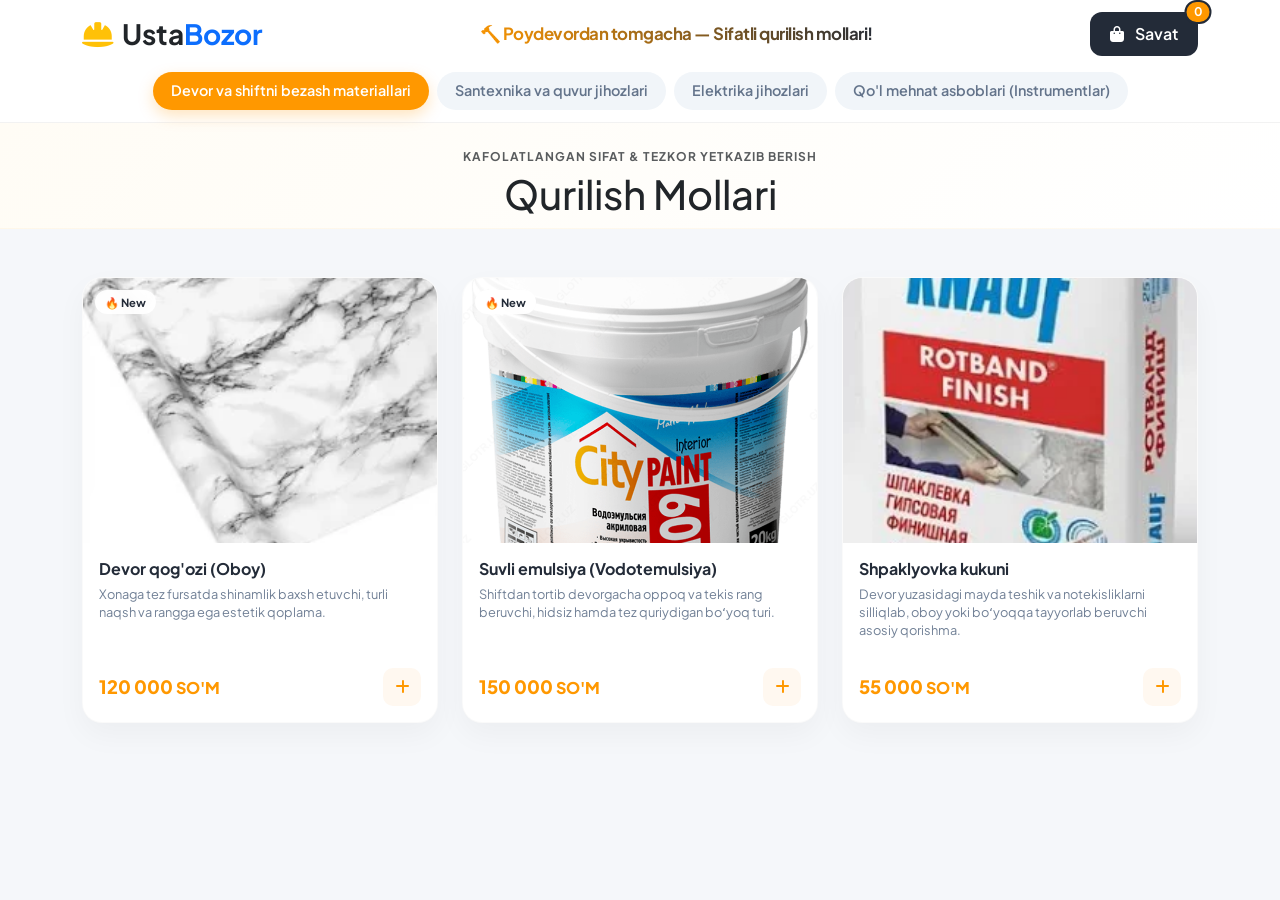
==== index.html @ 0517d286 "sayt tayyor" ====
<!DOCTYPE html>
<html lang="uz">
<head>
    <meta charset="UTF-8">
    <meta name="viewport" content="width=device-width, initial-scale=1.0">
    <title>UstaBozor — Qurilish Materiallari Markazi</title>
    <link href="https://cdn.jsdelivr.net/npm/bootstrap@5.3.2/dist/css/bootstrap.min.css" rel="stylesheet">
    <link rel="preconnect" href="https://fonts.googleapis.com">
    <link rel="preconnect" href="https://fonts.gstatic.com" crossorigin>
    <link href="https://fonts.googleapis.com/css2?family=Plus+Jakarta+Sans:wght@300;400;500;600;700;800&display=swap" rel="stylesheet">
    <link rel="stylesheet" href="https://cdnjs.cloudflare.com/ajax/libs/font-awesome/6.4.2/css/all.min.css">
    <link rel="stylesheet" href="style.css">
</head>
<body>

    <nav class="navbar navbar-expand-lg sticky-top">
        <div class="container d-flex flex-column align-items-stretch">
            
            <div class="d-flex justify-content-between align-items-center w-100">
                <a class="navbar-brand m-0" href="#">
                    <h3 class="fw-bold m-0 text-dark"><i class="fa-solid fa-helmet-safety text-warning me-2"></i>Usta<span class="text-primary">Bozor</span></h3>
                </a>

                <div class="welcome-text d-none d-md-block text-center">
                    🔨 Poydevordan tomgacha — Sifatli qurilish mollari!
                </div>

                <button class="btn btn-cart position-relative" data-bs-toggle="modal" data-bs-target="#cartModal">
                    <i class="fa-solid fa-bag-shopping me-2"></i>
                    <span class="d-none d-sm-inline">Savat</span>
                    <span id="cart-counter" class="position-absolute top-0 start-100 translate-middle badge rounded-pill cart-badge">0</span>
                </button>
            </div>

            <div class="welcome-text text-center d-block d-md-none mt-2 small">
                🔨 Sifatli qurilish mollari!
            </div>

            <div class="nav-tabs-custom mt-3">
                <button class="nav-link active" onclick="switchCategory('material', this)">Devor va shiftni bezash materiallari</button>
                <button class="nav-link" onclick="switchCategory('elektr', this)">Santexnika va quvur jihozlari</button>
                <button class="nav-link" onclick="switchCategory('santexnika', this)">Elektrika jihozlari</button>
                <button class="nav-link" onclick="switchCategory('asboblar', this)">Qo'l mehnat asboblari (Instrumentlar)</button>
            </div>

        </div>
    </nav>

    <header class="hero-section text-center">
        <div class="container">
            <p class="text-muted mb-1 text-uppercase fw-bold" style="font-size:0.75rem; letter-spacing: 1px;">Kafolatlangan Sifat & Tezkor Yetkazib Berish</p>
            <h1 class="fw-extrabold text-dark mb-0" id="current-category-heading">Qurilish Mollari</h1>
        </div>
    </header>

    <main class="container my-5">
        
        <div id="pane-material" class="category-pane active-pane">
            <div class="row g-4">
                <div class="col-6 col-md-4">
                    <div class="food-card">
                        <div class="img-container">
                            <span class="card-tag">🔥 New</span>
                            <img src="oboy.webp" class="food-img" alt="Oboy">
                        </div>
                        <div class="food-info">
                            <div>
                                <h3 class="food-title">Devor qog'ozi (Oboy)</h3>
                                <p class="food-desc">Xonaga tez fursatda shinamlik baxsh etuvchi, turli naqsh va rangga ega estetik qoplama.</p>
                            </div>
                            <div class="d-flex justify-content-between align-items-center mt-3">
                                <span class="price-tag">120 000 <small>SO'M</small></span>
                                <button class="btn-add-cart" onclick="cartManager.add(101, `Devor qog'ozi (Oboy)`, 120000)">
                                    <i class="fa-solid fa-plus"></i>
                                </button>
                            </div>
                        </div>
                    </div>
                </div>
                <div class="col-6 col-md-4">
                    <div class="food-card">
                        <div class="img-container">
                            <span class="card-tag">🔥 New</span>
                            <img src="suvli emulsiya.png" class="food-img" alt="Suvli emulsiya">
                        </div>
                        <div class="food-info">
                            <div>
                                <h3 class="food-title">Suvli emulsiya (Vodotemulsiya)</h3>
                                <p class="food-desc">Shiftdan tortib devorgacha oppoq va tekis rang beruvchi, hidsiz hamda tez quriydigan boʻyoq turi.</p>
                            </div>
                            <div class="d-flex justify-content-between align-items-center mt-3">
                                <span class="price-tag">150 000 <small>SO'M</small></span>
                                <button class="btn-add-cart" onclick="cartManager.add(102, 'Suvli emulsiya (Vodotemulsiya)', 150000)">
                                    <i class="fa-solid fa-plus"></i>
                                </button>
                            </div>
                        </div>
                    </div>
                </div>
                <div class="col-6 col-md-4">
                    <div class="food-card">
                        <div class="img-container">
                            <img src="Shpaklyovka kukuni.webp" class="food-img" alt="Shpaklyovka kukuni">
                        </div>
                        <div class="food-info">
                            <div>
                                <h3 class="food-title">Shpaklyovka kukuni</h3>
                                <p class="food-desc">Devor yuzasidagi mayda teshik va notekisliklarni silliqlab, oboy yoki boʻyoqqa tayyorlab beruvchi asosiy qorishma.</p>
                            </div>
                            <div class="d-flex justify-content-between align-items-center mt-3">
                                <span class="price-tag">55 000 <small>SO'M</small></span>
                                <button class="btn-add-cart" onclick="cartManager.add(103, 'Shpaklyovka kukuni', 55000)">
                                    <i class="fa-solid fa-plus"></i>
                                </button>
                            </div>
                        </div>
                    </div>
                </div>
            </div>
        </div>

        <div id="pane-elektr" class="category-pane">
            <div class="row g-4">
                <div class="col-6 col-md-4">
                    <div class="food-card">
                        <div class="img-container">
                            <img src="Suv jo'mragi (Smesitel).webp" class="food-img" alt="Smesitel">
                        </div>
                        <div class="food-info">
                            <div>
                                <h3 class="food-title">Suv joʻmragi (Smesitel)</h3>
                                <p class="food-desc">Issiq va sovuq suv bosimini aralashtirib, oshxona yoki hammomda qulay foydalanishni taʼminlaydigan moslama.</p>
                            </div>
                            <div class="d-flex justify-content-between align-items-center mt-3">
                                <span class="price-tag">280 000 <small>SO'M</small></span>
                                <button class="btn-add-cart" onclick="cartManager.add(201, 'Suv joʻmragi (Smesitel)', 280000)">
                                    <i class="fa-solid fa-plus"></i>
                                </button>
                            </div>
                        </div>
                    </div>
                </div>
                <div class="col-6 col-md-4">
                    <div class="food-card">
                        <div class="img-container">
                            <img src="plastik suv quvuri.jpg" class="food-img" alt="Plastik suv quvuri">
                        </div>
                        <div class="food-info">
                            <div>
                                <h3 class="food-title">Plastik suv quvuri</h3>
                                <p class="food-desc">Chirishga va zangga chidamli, ichimlik suvi hamda isitish tizimini xavfsiz tashib beruvchi elastik quvur.</p>
                            </div>
                            <div class="d-flex justify-content-between align-items-center mt-3">
                                <span class="price-tag">12 000 <small>SO'M</small></span>
                                <button class="btn-add-cart" onclick="cartManager.add(202, 'Plastik suv quvuri', 12000)">
                                    <i class="fa-solid fa-plus"></i>
                                </button>
                            </div>
                        </div>
                    </div>
                </div>
                <div class="col-6 col-md-4">
                    <div class="food-card">
                        <div class="img-container">
                            <img src="sifon rakvina uchun.jpg" class="food-img" alt="Sifon">
                        </div>
                        <div class="food-info">
                            <div>
                                <h3 class="food-title">Sifon (Rakovina uchun)</h3>
                                <p class="food-desc">Chanoq ostidagi chiqindi suvni oʻtkazib, kanalizatsiyadan keladigan badboʻy hidlarni uy ichiga kiritmaydigan gidrozatvor.</p>
                            </div>
                            <div class="d-flex justify-content-between align-items-center mt-3">
                                <span class="price-tag">35 000 <small>SO'M</small></span>
                                <button class="btn-add-cart" onclick="cartManager.add(203, 'Sifon (Rakovina uchun)', 35000)">
                                    <i class="fa-solid fa-plus"></i>
                                </button>
                            </div>
                        </div>
                    </div>
                </div>
            </div>
        </div>

        <div id="pane-santexnika" class="category-pane">
            <div class="row g-4">
                <div class="col-6 col-md-4">
                    <div class="food-card">
                        <div class="img-container">
                            <span class="card-tag">🔥 New</span>
                            <img src="mis sim.jpg" class="food-img" alt="Mis sim">
                        </div>
                        <div class="food-info">
                            <div>
                                <h3 class="food-title">Elektr simlari (Mis sim)</h3>
                                <p class="food-desc">Tok oʻtkazuvchanligi yuqori va yuklamalarga chidamli, uydagi barcha jihozlarni elektr bilan taʼminlovchi asosiy kabel.</p>
                            </div>
                            <div class="d-flex justify-content-between align-items-center mt-3">
                                <span class="price-tag">6 000 <small>SO'M</small></span>
                                <button class="btn-add-cart" onclick="cartManager.add(301, 'Elektr simlari (Mis sim)', 6000)">
                                    <i class="fa-solid fa-plus"></i>
                                </button>
                            </div>
                        </div>
                    </div>
                </div>
                <div class="col-6 col-md-4">
                    <div class="food-card">
                        <div class="img-container">
                            <img src="rozetka.webp" class="food-img" alt="Rozetka">
                        </div>
                        <div class="food-info">
                            <div>
                                <h3 class="food-title">Rozetka</h3>
                                <p class="food-desc">Maishiy texnikalar va zaryadlovchi qurilmalarni elektr tarmogʻiga xavfsiz ulash nuqtasi.</p>
                            </div>
                            <div class="d-flex justify-content-between align-items-center mt-3">
                                <span class="price-tag">22 000 <small>SO'M</small></span>
                                <button class="btn-add-cart" onclick="cartManager.add(302, 'Rozetka', 22000)">
                                    <i class="fa-solid fa-plus"></i>
                                </button>
                            </div>
                        </div>
                    </div>
                </div>

                <div class="col-6 col-md-4">
                    <div class="food-card">
                        <div class="img-container">
                            <span class="card-tag">🔥 New</span>
                            <img src="Avtomat oʻchirgich.jpg" class="food-img" alt="Avtomat oʻchirgich">
                        </div>
                        <div class="food-info">
                            <div>
                                <h3 class="food-title">Avtomat oʻchirgich</h3>
                                <p class="food-desc">Tarmoqda qisqa tutashuv yoki ortiqcha yuklama boʻlganda tokni avtomatik uzib, uyni yongʻindan asrovchi qalqon.</p>
                            </div>
                            <div class="d-flex justify-content-between align-items-center mt-3">
                                <span class="price-tag">30 000 <small>SO'M</small></span>
                                <button class="btn-add-cart" onclick="cartManager.add(401, 'Avtomat oʻchirgich', 30000)">
                                    <i class="fa-solid fa-plus"></i>
                                </button>
                            </div>
                        </div>
                    </div>
                </div>
            </div>
        </div>

        <div id="pane-asboblar" class="category-pane">
            <div class="row g-4">
                <div class="col-6 col-md-4">
                    <div class="food-card">
                        <div class="img-container">
                            <img src="Shpatel (Molga).webp" class="food-img" alt="Shpatel">
                        </div>
                        <div class="food-info">
                            <div>
                                <h3 class="food-title">Shpatel (Molga)</h3>
                                <p class="food-desc">Tarmoqda qisqa tutashuv yoki ortiqcha yuklama boʻlganda tokni avtomatik uzib, uyni yongʻindan asrovchi qalqon.</p>
                            </div>
                            <div class="d-flex justify-content-between align-items-center mt-3">
                                <span class="price-tag">25 000 <small>SO'M</small></span>
                                <button class="btn-add-cart" onclick="cartManager.add(401, 'Shpatel (Molga)', 25000)">
                                    <i class="fa-solid fa-plus"></i>
                                </button>
                            </div>
                        </div>
                    </div>
                </div>
                <div class="col-6 col-md-4">
                    <div class="food-card">
                        <div class="img-container">
                            <img src="Boʻyoq surtadigan gʻaltak (Valik).webp" class="food-img" alt="Valik">
                        </div>
                        <div class="food-info">
                            <div>
                                <h3 class="food-title">Boʻyoq surtadigan gʻaltak (Valik)</h3>
                                <p class="food-desc">Katta maydonli devor va shiftlarga emulsiya yoki laklarni tez va bir tekisda yoyish uchun eng qulay vosita.</p>
                            </div>
                            <div class="d-flex justify-content-between align-items-center mt-3">
                                <span class="price-tag">30 000 <small>SO'M</small></span>
                                <button class="btn-add-cart" onclick="cartManager.add(402, 'Boʻyoq surtadigan gʻaltak (Valik)', 30000)">
                                    <i class="fa-solid fa-plus"></i>
                                </button>
                            </div>
                        </div>
                    </div>
                </div>
                <div class="col-6 col-md-4">
                    <div class="food-card">
                        <div class="img-container">
                            <span class="card-tag">🔥 New</span>
                            <img src="Qo'l arrasi (Temir yoki yog'och uchun).jpg" class="food-img" alt="Qo'l arrasi">
                        </div>
                        <div class="food-info">
                            <div>
                                <h3 class="food-title">Qo'l arrasi</h3>
                                <p class="food-desc">Remont jarayonida yogʻoch, plastik yoki yupqa metall profillarni aniq oʻlchamda kesib olish uchun oʻtkir tishli asbob.</p>
                            </div>
                            <div class="d-flex justify-content-between align-items-center mt-3">
                                <span class="price-tag">55 000 <small>SO'M</small></span>
                                <button class="btn-add-cart" onclick="cartManager.add(402, `Qo'l arrasi`, 55000)">
                                    <i class="fa-solid fa-plus"></i>
                                </button>
                            </div>
                        </div>
                    </div>
                </div>
            </div>
        </div>

    </main>

    <div class="modal fade" id="cartModal" tabindex="-1" aria-hidden="true">
        <div class="modal-dialog modal-dialog-centered modal-md">
            <div class="modal-content">
                <div class="modal-header d-flex align-items-center justify-content-between">
                    <h5 class="modal-title fw-bold text-dark"><i class="fa-solid fa-cart-shopping text-warning me-2"></i>Sizning savatchangiz</h5>
                    <button type="button" class="btn-close" data-bs-shadow="none" data-bs-dismiss="modal" aria-label="Yopish"></button>
                </div>
                <div class="modal-body px-4" style="max-height: 400px; overflow-y: auto;">
                    <div id="cart-items-wrapper"></div>
                    
                    <div class="d-flex justify-content-between align-items-center mt-4 pt-3 border-top">
                        <span class="text-muted fw-semibold">Jami summa:</span>
                        <span class="fs-4 fw-black text-primary" id="cart-total-sum">0 so'm</span>
                    </div>
                </div>
                <div class="modal-footer">
                    <button type="button" class="btn btn-light rounded-3 px-4 py-2 fw-semibold text-secondary" data-bs-dismiss="modal">Yopish</button>
                    <button type="button" class="btn btn-cart px-4 py-2" id="btn-go-checkout" onclick="checkoutFlow.openOrderModal()" disabled>
                        Rasmiylashtirish <i class="fa-solid fa-arrow-right ms-2"></i>
                    </button>
                </div>
            </div>
        </div>
    </div>

    <div class="modal fade" id="orderModal" tabindex="-1" aria-hidden="true">
        <div class="modal-dialog modal-dialog-centered">
            <div class="modal-content">
                <div class="modal-header">
                    <h5 class="modal-title fw-bold text-dark"><i class="fa-solid fa-truck-fast text-primary me-2"></i>Buyurtmani rasmiylashtirish</h5>
                    <button type="button" class="btn-close" data-bs-dismiss="modal" aria-label="Yopish"></button>
                </div>
                <form id="mainOrderForm" onsubmit="checkoutFlow.submitOrder(event)">
                    <div class="modal-body px-4">
                        
                        <div class="mb-3">
                            <label for="input-fullname" class="form-label fw-semibold text-secondary small">Ism va Familiya</label>
                            <div class="input-group">
                                <span class="input-group-text bg-light text-muted"><i class="fa-regular fa-user"></i></span>
                                <input type="text" class="form-control" id="input-fullname" placeholder="Masalan: Ahrorbek" required>
                            </div>
                        </div>

                        <div class="mb-3">
                            <label for="input-phone" class="form-label fw-semibold text-secondary small">Telefon raqam</label>
                            <div class="input-group">
                                <span class="input-group-text bg-light text-muted"><i class="fa-solid fa-phone"></i></span>
                                <input type="tel" class="form-control" id="input-phone" placeholder="+998 (99) 123-4567" required>
                            </div>
                        </div>

                        <div class="mb-4">
                            <label class="form-label fw-semibold text-secondary small">Yetkazib berish manzili (GPS)</label>
                            <input type="hidden" id="input-location">
                            <div class="d-grid">
                                <button type="button" class="btn btn-outline-primary py-3" id="btn-get-location" onclick="checkoutFlow.getLocation()">
                                    <i class="fa-solid fa-crosshairs me-2"></i>GPS orqali lokatsiya olish
                                </button>
                            </div>
                            <div id="location-status" class="mt-2 small"></div>
                        </div>

                        <div class="mb-4">
                            <label class="form-label fw-bold text-dark small d-block mb-3">To'lov uslubi:</label>
                            
                            <div class="row g-3">
                                <div class="col-6">
                                    <label class="w-100 position-relative">
                                        <input class="form-check-input position-absolute d-none" type="radio" name="paymentMethod" id="pay-online" value="online" checked onchange="checkoutFlow.togglePaymentSection()">
                                        <div class="payment-card-option text-center">
                                            <i class="fa-solid fa-credit-card fs-4 text-primary mb-2 d-block"></i>
                                            <span class="fw-semibold small d-block">Karta orqali (Click/Payme)</span>
                                        </div>
                                    </label>
                                </div>
                                <div class="col-6">
                                    <label class="w-100 position-relative">
                                        <input class="form-check-input position-absolute d-none" type="radio" name="paymentMethod" id="pay-delivery" value="delivery" onchange="checkoutFlow.togglePaymentSection()">
                                        <div class="payment-card-option text-center">
                                            <i class="fa-solid fa-hand-holding-dollar fs-4 text-secondary mb-2 d-block"></i>
                                            <span class="fw-semibold small d-block">Yetkazilganda (Naqd)</span>
                                        </div>
                                    </label>
                                </div>
                            </div>
                        </div>

                        <div id="receipt-upload-box" class="p-3 rounded-4 bg-light border border-dashed mb-3">
                            <div class="d-flex align-items-center mb-2">
                                <i class="fa-solid fa-wallet text-warning me-2 fs-5"></i>
                                <span class="fw-bold small text-dark">Do'kon plastik kartasi:</span>
                            </div>
                            <p class="mb-3 text-muted font-monospace small bg-white p-2 rounded text-center border fw-bold">9860 1201 5432 9988</p>
                            
                            <label for="file-receipt" class="form-label fw-semibold text-secondary small mb-1">To'lov chekini yuklang (.jpg, .png)</label>
                            <input class="form-control form-control-sm" type="file" id="file-receipt">
                        </div>

                    </div>
                    <div class="modal-footer">
                        <button type="button" class="btn btn-light rounded-3 px-4 py-2 text-secondary fw-semibold" data-bs-dismiss="modal">Bekor qilish</button>
                        <button type="submit" class="btn btn-success rounded-3 px-4 py-2 fw-bold text-white"><i class="fa-solid fa-check-double me-2"></i>Tasdiqlash</button>
                    </div>
                </form>
            </div>
        </div>
    </div>

    <script src="https://cdn.jsdelivr.net/npm/bootstrap@5.3.2/dist/js/bootstrap.bundle.min.js"></script>
    <script src="app.js"></script>
</body>
</html>
---- style.css ----
:root {
    --primary: #ff9800; /* Qurilish va remont sohasi uchun to'q sariq */
    --primary-hover: #e68900;
    --secondary: #232b38; /* Sanoat uslubidagi to'q uglerod rang */
    --accent: #ffb627;
    --bg-body: #f5f7fa;
    --card-shadow: 0 12px 30px rgba(0, 0, 0, 0.04);
    --card-hover-shadow: 0 20px 40px rgba(255, 152, 0, 0.15);
}

body {
    font-family: 'Plus Jakarta Sans', sans-serif;
    background-color: var(--bg-body);
    color: #2d3748;
    overflow-x: hidden;
}

.navbar {
    background: rgba(255, 255, 255, 0.95);
    backdrop-filter: blur(15px);
    border-bottom: 1px solid rgba(0, 0, 0, 0.05);
    padding: 12px 0;
}

.welcome-text {
    font-size: 1.05rem;
    font-weight: 700;
    background: linear-gradient(45deg, var(--primary), var(--secondary));
    -webkit-background-clip: text;
    -webkit-text-fill-color: transparent;
    letter-spacing: -0.5px;
}

.nav-tabs-custom {
    display: flex;
    justify-content: center;
    gap: 8px;
    width: 100%;
}

.nav-tabs-custom .nav-link {
    border: none;
    background: #f1f5f9;
    color: #64748b;
    padding: 8px 18px;
    border-radius: 30px;
    font-weight: 600;
    font-size: 0.9rem;
    transition: all 0.3s ease;
}

.nav-tabs-custom .nav-link:hover {
    background: #e2e8f0;
    color: var(--secondary);
}

.nav-tabs-custom .nav-link.active {
    background: var(--primary);
    color: white !important;
    box-shadow: 0 6px 15px rgba(255, 152, 0, 0.25);
}

.btn-cart {
    background: var(--secondary);
    color: white;
    border: none;
    padding: 10px 20px;
    border-radius: 12px;
    font-weight: 600;
    transition: all 0.3s ease;
}

.btn-cart:hover {
    background: #1f303a;
    color: white;
}

.cart-badge {
    background: var(--primary);
    border: 2px solid var(--secondary);
    font-size: 0.75rem;
    padding: 4px 7px;
}

/* Sarlavha qismi */
.hero-section {
    background: linear-gradient(135deg, #fffcf5 0%, #fff 100%);
    padding: 25px 0 10px 0;
    border-bottom: 1px solid rgba(255, 152, 0, 0.05);
}

.food-card {
    background: white;
    border: 1px solid rgba(0, 0, 0, 0.02);
    border-radius: 20px;
    overflow: hidden;
    box-shadow: var(--card-shadow);
    transition: all 0.4s cubic-bezier(0.16, 1, 0.3, 1);
    height: 100%;
    display: flex;
    flex-direction: column;
}

.food-card:hover {
    transform: translateY(-8px);
    box-shadow: var(--card-hover-shadow);
}

.bb{
    ma  rgin-top:100px;

}
.img-container {
    position: relative;
    overflow: hidden;
    padding-top: 75%;
    background-color: #f1f5f9;
}

.food-img {
    position: absolute;
    top: 0;
    left: 0;
    width: 100%;
    height: 100%;
    object-fit: cover;
    transition: transform 0.5s ease;
}

.food-card:hover .food-img {
    transform: scale(1.06);
}

.card-tag {
    position: absolute;
    top: 12px;
    left: 12px;
    background: rgba(255, 255, 255, 0.92);
    backdrop-filter: blur(5px);
    padding: 4px 10px;
    border-radius: 20px;
    font-size: 0.7rem;
    font-weight: 700;
    color: var(--secondary);
    z-index: 2;
}

.food-info {
    padding: 16px;
    display: flex;
    flex-direction: column;
    flex-grow: 1;
    justify-content: space-between;
}

.food-title {
    font-size: 1rem;
    font-weight: 700;
    color: var(--secondary);
    margin-bottom: 6px;
    line-height: 1.3;
}

.food-desc {
    font-size: 0.8rem;
    color: #718096;
    margin-bottom: 12px;
    line-height: 1.4;
}

.price-tag {
    font-size: 1.15rem;
    font-weight: 800;
    color: var(--primary);
}

.btn-add-cart {
    background: #fff8f0;
    color: var(--primary);
    border: none;
    width: 38px;
    height: 38px;
    border-radius: 10px;
    display: flex;
    align-items: center;
    justify-content: center;
    font-size: 1rem;
    transition: all 0.2s ease;
}

.btn-add-cart:hover {
    background: var(--primary);
    color: white;
}

/* Savatcha elementlari */
.cart-item-row {
    display: flex;
    align-items: center;
    justify-content: space-between;
    background: #f8fafc;
    padding: 14px;
    border-radius: 14px;
    margin-bottom: 10px;
}

.qty-controls {
    display: flex;
    align-items: center;
    background: white;
    border: 1px solid #e2e8f0;
    border-radius: 8px;
    padding: 3px;
}

.btn-qty {
    width: 26px;
    height: 26px;
    border-radius: 6px;
    border: none;
    background: #f1f5f9;
    color: var(--secondary);
    font-weight: 700;
}

.btn-qty:hover {
    background: var(--primary);
    color: white;
}

.qty-value {
    min-width: 25px;
    text-align: center;
    font-weight: 700;
    font-size: 0.9rem;
}

.form-control {
    border-radius: 10px;
    padding: 10px 14px;
}

.payment-card-option {
    border: 2px solid #e2e8f0;
    border-radius: 14px;
    padding: 14px;
    cursor: pointer;
}

input[type="radio"]:checked + .payment-card-option {
    border-color: var(--primary);
    background-color: #fffbf5;
}

.category-pane { display: none; }
.category-pane.active-pane { display: block; animation: fadeIn 0.3s ease-in-out; }

@keyframes fadeIn {
    from { opacity: 0; transform: translateY(6px); }
    to { opacity: 1; transform: translateY(0); }
}

/* TELEFON VA PLANSHEТLARGA MOSLASHTIRISH (RESPONSIVE) */
@media (max-width: 768px) {
    .nav-tabs-custom {
        justify-content: flex-start;
        flex-wrap: nowrap;
        overflow-x: auto; /* Yonga chiroyli suriladi */
        padding-bottom: 8px;
        -webkit-overflow-scrolling: touch;
    }
    .nav-tabs-custom .nav-link {
        white-space: nowrap;
        flex-shrink: 0;
        font-size: 0.85rem;
        padding: 6px 14px;
    }
    .food-info { padding: 12px; }
    .food-title { font-size: 0.9rem; }
    .food-desc { font-size: 0.75rem; display: -webkit-box; -webkit-line-clamp: 3; -webkit-box-orient: vertical; overflow: hidden; }
    .price-tag { font-size: 1rem; }
    .btn-add-cart { width: 34px; height: 34px; }
}

@media (max-width: 480px) {
    #cartModal .modal-dialog, #orderModal .modal-dialog {
        margin: 0;
        max-width: 100%;
        position: fixed;
        bottom: 0;
        width: 100%;
    }
    .modal-content {
        border-radius: 20px 20px 0 0 !important; /* Mobil telefonlar uchun pastki panel effekti */
    }
}
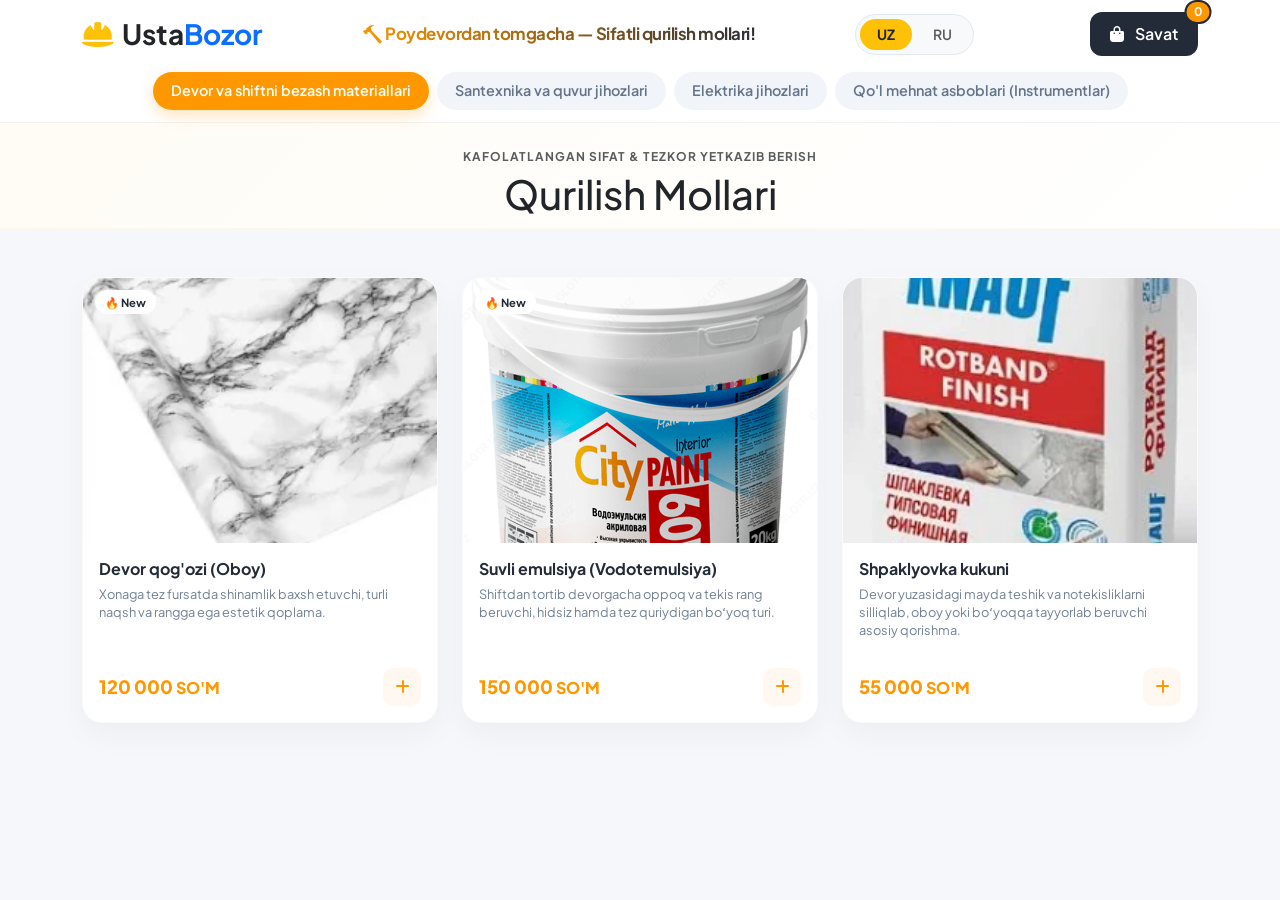
==== commit 16adfdb3: "rasmlarga modal oyna qo'shildi" ====
--- a/index.html
+++ b/index.html
@@ -9,7 +9,7 @@
     <link rel="preconnect" href="https://fonts.gstatic.com" crossorigin>
     <link href="https://fonts.googleapis.com/css2?family=Plus+Jakarta+Sans:wght@300;400;500;600;700;800&display=swap" rel="stylesheet">
     <link rel="stylesheet" href="https://cdnjs.cloudflare.com/ajax/libs/font-awesome/6.4.2/css/all.min.css">
-    <link rel="stylesheet" href="style.css">
+    <link rel="stylesheet" href="css/style.css">
 </head>
 <body>
 
@@ -24,7 +24,10 @@
                 <div class="welcome-text d-none d-md-block text-center">
                     🔨 Poydevordan tomgacha — Sifatli qurilish mollari!
                 </div>
-
+                <div class="me-3 bg-light rounded-pill p-1 d-flex gap-1" style="border: 1px solid #e2e8f0;">
+                    <a href="index.html" class="btn btn-sm rounded-pill fw-bold bg-warning text-dark px-3">UZ</a>
+                    <a href="ru/index.html" class="btn btn-sm rounded-pill fw-semibold text-muted px-3">RU</a>
+                </div>
                 <button class="btn btn-cart position-relative" data-bs-toggle="modal" data-bs-target="#cartModal">
                     <i class="fa-solid fa-bag-shopping me-2"></i>
                     <span class="d-none d-sm-inline">Savat</span>
@@ -38,8 +41,8 @@
 
             <div class="nav-tabs-custom mt-3">
                 <button class="nav-link active" onclick="switchCategory('material', this)">Devor va shiftni bezash materiallari</button>
-                <button class="nav-link" onclick="switchCategory('elektr', this)">Santexnika va quvur jihozlari</button>
-                <button class="nav-link" onclick="switchCategory('santexnika', this)">Elektrika jihozlari</button>
+                <button class="nav-link" onclick="switchCategory('santexnika', this)">Santexnika va quvur jihozlari</button>
+                <button class="nav-link" onclick="switchCategory('elektr', this)">Elektrika jihozlari</button>
                 <button class="nav-link" onclick="switchCategory('asboblar', this)">Qo'l mehnat asboblari (Instrumentlar)</button>
             </div>
 
@@ -59,9 +62,9 @@
             <div class="row g-4">
                 <div class="col-6 col-md-4">
                     <div class="food-card">
-                        <div class="img-container">
+                        <div class="img-container" onclick="productViewer.open(this)" style="cursor:pointer" data-imgs='["",""]' >
                             <span class="card-tag">🔥 New</span>
-                            <img src="oboy.webp" class="food-img" alt="Oboy">
+                            <img src="images/oboy.webp" class="food-img" alt="Oboy">
                         </div>
                         <div class="food-info">
                             <div>
@@ -79,9 +82,9 @@
                 </div>
                 <div class="col-6 col-md-4">
                     <div class="food-card">
-                        <div class="img-container">
+                        <div class="img-container" onclick="productViewer.open(this)" style="cursor:pointer" data-imgs='["",""]' >
                             <span class="card-tag">🔥 New</span>
-                            <img src="suvli emulsiya.png" class="food-img" alt="Suvli emulsiya">
+                            <img src="images/suvli emulsiya.png" class="food-img" alt="Suvli emulsiya">
                         </div>
                         <div class="food-info">
                             <div>
@@ -99,8 +102,8 @@
                 </div>
                 <div class="col-6 col-md-4">
                     <div class="food-card">
-                        <div class="img-container">
-                            <img src="Shpaklyovka kukuni.webp" class="food-img" alt="Shpaklyovka kukuni">
+                        <div class="img-container" onclick="productViewer.open(this)" style="cursor:pointer" data-imgs='["",""]' >
+                            <img src="images/Shpaklyovka kukuni.webp" class="food-img" alt="Shpaklyovka kukuni">
                         </div>
                         <div class="food-info">
                             <div>
@@ -123,8 +126,8 @@
             <div class="row g-4">
                 <div class="col-6 col-md-4">
                     <div class="food-card">
-                        <div class="img-container">
-                            <img src="Suv jo'mragi (Smesitel).webp" class="food-img" alt="Smesitel">
+                        <div class="img-container" onclick="productViewer.open(this)" style="cursor:pointer" data-imgs='["",""]' >
+                            <img src="images/Suv jo'mragi (Smesitel).webp" class="food-img" alt="Smesitel">
                         </div>
                         <div class="food-info">
                             <div>
@@ -142,8 +145,8 @@
                 </div>
                 <div class="col-6 col-md-4">
                     <div class="food-card">
-                        <div class="img-container">
-                            <img src="plastik suv quvuri.jpg" class="food-img" alt="Plastik suv quvuri">
+                        <div class="img-container" onclick="productViewer.open(this)" style="cursor:pointer" data-imgs='["",""]' >
+                            <img src="images/plastik suv quvuri.jpg" class="food-img" alt="Plastik suv quvuri">
                         </div>
                         <div class="food-info">
                             <div>
@@ -161,8 +164,8 @@
                 </div>
                 <div class="col-6 col-md-4">
                     <div class="food-card">
-                        <div class="img-container">
-                            <img src="sifon rakvina uchun.jpg" class="food-img" alt="Sifon">
+                        <div class="img-container" onclick="productViewer.open(this)" style="cursor:pointer" data-imgs='["",""]' >
+                            <img src="images/sifon rakvina uchun.jpg" class="food-img" alt="Sifon">
                         </div>
                         <div class="food-info">
                             <div>
@@ -185,9 +188,9 @@
             <div class="row g-4">
                 <div class="col-6 col-md-4">
                     <div class="food-card">
-                        <div class="img-container">
+                        <div class="img-container" onclick="productViewer.open(this)" style="cursor:pointer" data-imgs='["",""]' >
                             <span class="card-tag">🔥 New</span>
-                            <img src="mis sim.jpg" class="food-img" alt="Mis sim">
+                            <img src="images/mis sim.jpg" class="food-img" alt="Mis sim">
                         </div>
                         <div class="food-info">
                             <div>
@@ -205,8 +208,8 @@
                 </div>
                 <div class="col-6 col-md-4">
                     <div class="food-card">
-                        <div class="img-container">
-                            <img src="rozetka.webp" class="food-img" alt="Rozetka">
+                        <div class="img-container" onclick="productViewer.open(this)" style="cursor:pointer" data-imgs='["",""]' >
+                            <img src="images/rozetka.webp" class="food-img" alt="Rozetka">
                         </div>
                         <div class="food-info">
                             <div>
@@ -225,9 +228,9 @@
 
                 <div class="col-6 col-md-4">
                     <div class="food-card">
-                        <div class="img-container">
+                        <div class="img-container" onclick="productViewer.open(this)" style="cursor:pointer" data-imgs='["",""]' >
                             <span class="card-tag">🔥 New</span>
-                            <img src="Avtomat oʻchirgich.jpg" class="food-img" alt="Avtomat oʻchirgich">
+                            <img src="images/Avtomat oʻchirgich.jpg" class="food-img" alt="Avtomat oʻchirgich">
                         </div>
                         <div class="food-info">
                             <div>
@@ -250,13 +253,13 @@
             <div class="row g-4">
                 <div class="col-6 col-md-4">
                     <div class="food-card">
-                        <div class="img-container">
-                            <img src="Shpatel (Molga).webp" class="food-img" alt="Shpatel">
+                        <div class="img-container" onclick="productViewer.open(this)" style="cursor:pointer" data-imgs='["",""]' >
+                            <img src="images/Shpatel (Molga).webp" class="food-img" alt="Shpatel">
                         </div>
                         <div class="food-info">
                             <div>
                                 <h3 class="food-title">Shpatel (Molga)</h3>
-                                <p class="food-desc">Tarmoqda qisqa tutashuv yoki ortiqcha yuklama boʻlganda tokni avtomatik uzib, uyni yongʻindan asrovchi qalqon.</p>
+                                <p class="food-desc">Devor va shift yuzalariga qurilish qorishmalarini (shpaklyovka, gips) surtish, tekislash va silliqlash uchun moʻljallangan qulay qoʻl asbobi.</p>
                             </div>
                             <div class="d-flex justify-content-between align-items-center mt-3">
                                 <span class="price-tag">25 000 <small>SO'M</small></span>
@@ -269,8 +272,8 @@
                 </div>
                 <div class="col-6 col-md-4">
                     <div class="food-card">
-                        <div class="img-container">
-                            <img src="Boʻyoq surtadigan gʻaltak (Valik).webp" class="food-img" alt="Valik">
+                        <div class="img-container" onclick="productViewer.open(this)" style="cursor:pointer" data-imgs='["",""]' >
+                            <img src="images/Boʻyoq surtadigan gʻaltak (Valik).webp" class="food-img" alt="Valik">
                         </div>
                         <div class="food-info">
                             <div>
@@ -288,9 +291,9 @@
                 </div>
                 <div class="col-6 col-md-4">
                     <div class="food-card">
-                        <div class="img-container">
+                        <div class="img-container" onclick="productViewer.open(this)" style="cursor:pointer" data-imgs='["",""]' >
                             <span class="card-tag">🔥 New</span>
-                            <img src="Qo'l arrasi (Temir yoki yog'och uchun).jpg" class="food-img" alt="Qo'l arrasi">
+                            <img src="images/Qo'l arrasi (Temir yoki yog'och uchun).jpg" class="food-img" alt="Qo'l arrasi">
                         </div>
                         <div class="food-info">
                             <div>
@@ -326,6 +329,7 @@
                         <span class="fs-4 fw-black text-primary" id="cart-total-sum">0 so'm</span>
                     </div>
                 </div>
+                
                 <div class="modal-footer">
                     <button type="button" class="btn btn-light rounded-3 px-4 py-2 fw-semibold text-secondary" data-bs-dismiss="modal">Yopish</button>
                     <button type="button" class="btn btn-cart px-4 py-2" id="btn-go-checkout" onclick="checkoutFlow.openOrderModal()" disabled>
@@ -350,7 +354,7 @@
                             <label for="input-fullname" class="form-label fw-semibold text-secondary small">Ism va Familiya</label>
                             <div class="input-group">
                                 <span class="input-group-text bg-light text-muted"><i class="fa-regular fa-user"></i></span>
-                                <input type="text" class="form-control" id="input-fullname" placeholder="Masalan: Ahrorbek" required>
+                                <input type="text" class="form-control" id="input-fullname" placeholder="Masalan: Ahrorbek" oninput="checkoutFlow.filterName(event)" required>
                             </div>
                         </div>
 
@@ -358,7 +362,7 @@
                             <label for="input-phone" class="form-label fw-semibold text-secondary small">Telefon raqam</label>
                             <div class="input-group">
                                 <span class="input-group-text bg-light text-muted"><i class="fa-solid fa-phone"></i></span>
-                                <input type="tel" class="form-control" id="input-phone" placeholder="+998 (99) 123-4567" required>
+                                <input type="tel" class="form-control" id="input-phone" placeholder="+998 90 123 4567" oninput="checkoutFlow.formatPhone(event)" onfocus="checkoutFlow.formatPhone(event)" maxlength="17" inputmode="tel" required>
                             </div>
                         </div>
 
@@ -377,7 +381,7 @@
                             <label class="form-label fw-bold text-dark small d-block mb-3">To'lov uslubi:</label>
                             
                             <div class="row g-3">
-                                <div class="col-6">
+                                <div class="col-12">
                                     <label class="w-100 position-relative">
                                         <input class="form-check-input position-absolute d-none" type="radio" name="paymentMethod" id="pay-online" value="online" checked onchange="checkoutFlow.togglePaymentSection()">
                                         <div class="payment-card-option text-center">
@@ -386,15 +390,6 @@
                                         </div>
                                     </label>
                                 </div>
-                                <div class="col-6">
-                                    <label class="w-100 position-relative">
-                                        <input class="form-check-input position-absolute d-none" type="radio" name="paymentMethod" id="pay-delivery" value="delivery" onchange="checkoutFlow.togglePaymentSection()">
-                                        <div class="payment-card-option text-center">
-                                            <i class="fa-solid fa-hand-holding-dollar fs-4 text-secondary mb-2 d-block"></i>
-                                            <span class="fw-semibold small d-block">Yetkazilganda (Naqd)</span>
-                                        </div>
-                                    </label>
-                                </div>
                             </div>
                         </div>
 
@@ -420,6 +415,6 @@
     </div>
 
     <script src="https://cdn.jsdelivr.net/npm/bootstrap@5.3.2/dist/js/bootstrap.bundle.min.js"></script>
-    <script src="app.js"></script>
+    <script src="js/app.js"></script>
 </body>
 </html>
--- a/css/style.css
+++ b/css/style.css
@@ -0,0 +1,480 @@
+:root {
+    --primary: #ff9800; 
+    --primary-hover: #e68900;
+    --secondary: #232b38; 
+    --accent: #ffb627;
+    --bg-body: #f5f7fa;
+    --card-shadow: 0 12px 30px rgba(0, 0, 0, 0.04);
+    --card-hover-shadow: 0 20px 40px rgba(255, 152, 0, 0.15);
+}
+
+body {
+    font-family: 'Plus Jakarta Sans', sans-serif;
+    background-color: var(--bg-body);
+    color: #2d3748;
+    overflow-x: hidden;
+}
+
+.navbar {
+    background: rgba(255, 255, 255, 0.95);
+    backdrop-filter: blur(15px);
+    border-bottom: 1px solid rgba(0, 0, 0, 0.05);
+    padding: 12px 0;
+}
+
+.welcome-text {
+    font-size: 1.05rem;
+    font-weight: 700;
+    background: linear-gradient(45deg, var(--primary), var(--secondary));
+    -webkit-background-clip: text;
+    -webkit-text-fill-color: transparent;
+    letter-spacing: -0.5px;
+}
+
+.nav-tabs-custom {
+    display: flex;
+    justify-content: center;
+    gap: 8px;
+    width: 100%;
+}
+
+.nav-tabs-custom .nav-link {
+    border: none;
+    background: #f1f5f9;
+    color: #64748b;
+    padding: 8px 18px;
+    border-radius: 30px;
+    font-weight: 600;
+    font-size: 0.9rem;
+    transition: all 0.3s ease;
+}
+
+.nav-tabs-custom .nav-link:hover {
+    background: #e2e8f0;
+    color: var(--secondary);
+}
+
+.nav-tabs-custom .nav-link.active {
+    background: var(--primary);
+    color: white !important;
+    box-shadow: 0 6px 15px rgba(255, 152, 0, 0.25);
+}
+
+.btn-cart {
+    background: var(--secondary);
+    color: white;
+    border: none;
+    padding: 10px 20px;
+    border-radius: 12px;
+    font-weight: 600;
+    transition: all 0.3s ease;
+}
+
+.btn-cart:hover {
+    background: #1f303a;
+    color: white;
+}
+
+.cart-badge {
+    background: var(--primary);
+    border: 2px solid var(--secondary);
+    font-size: 0.75rem;
+    padding: 4px 7px;
+}
+
+/* Sarlavha qismi */
+.hero-section {
+    background: linear-gradient(135deg, #fffcf5 0%, #fff 100%);
+    padding: 25px 0 10px 0;
+    border-bottom: 1px solid rgba(255, 152, 0, 0.05);
+}
+
+.food-card {
+    background: white;
+    border: 1px solid rgba(0, 0, 0, 0.02);
+    border-radius: 20px;
+    overflow: hidden;
+    box-shadow: var(--card-shadow);
+    transition: all 0.4s cubic-bezier(0.16, 1, 0.3, 1);
+    height: 100%;
+    display: flex;
+    flex-direction: column;
+}
+
+.food-card:hover {
+    transform: translateY(-8px);
+    box-shadow: var(--card-hover-shadow);
+}
+
+.bb{
+    ma  rgin-top:100px;
+
+}
+.img-container {
+    position: relative;
+    overflow: hidden;
+    padding-top: 75%;
+    background-color: #f1f5f9;
+}
+
+.food-img {
+    position: absolute;
+    top: 0;
+    left: 0;
+    width: 100%;
+    height: 100%;
+    object-fit: cover;
+    transition: transform 0.5s ease;
+}
+
+.food-card:hover .food-img {
+    transform: scale(1.06);
+}
+
+.card-tag {
+    position: absolute;
+    top: 12px;
+    left: 12px;
+    background: rgba(255, 255, 255, 0.92);
+    backdrop-filter: blur(5px);
+    padding: 4px 10px;
+    border-radius: 20px;
+    font-size: 0.7rem;
+    font-weight: 700;
+    color: var(--secondary);
+    z-index: 2;
+}
+
+.food-info {
+    padding: 16px;
+    display: flex;
+    flex-direction: column;
+    flex-grow: 1;
+    justify-content: space-between;
+}
+
+.food-title {
+    font-size: 1rem;
+    font-weight: 700;
+    color: var(--secondary);
+    margin-bottom: 6px;
+    line-height: 1.3;
+}
+
+.food-desc {
+    font-size: 0.8rem;
+    color: #718096;
+    margin-bottom: 12px;
+    line-height: 1.4;
+}
+
+.price-tag {
+    font-size: 1.15rem;
+    font-weight: 800;
+    color: var(--primary);
+}
+
+.btn-add-cart {
+    background: #fff8f0;
+    color: var(--primary);
+    border: none;
+    width: 38px;
+    height: 38px;
+    border-radius: 10px;
+    display: flex;
+    align-items: center;
+    justify-content: center;
+    font-size: 1rem;
+    transition: all 0.2s ease;
+}
+
+.btn-add-cart:hover {
+    background: var(--primary);
+    color: white;
+}
+
+/* Savatcha elementlari */
+.cart-item-row {
+    display: flex;
+    align-items: center;
+    justify-content: space-between;
+    background: #f8fafc;
+    padding: 14px;
+    border-radius: 14px;
+    margin-bottom: 10px;
+}
+
+.qty-controls {
+    display: flex;
+    align-items: center;
+    background: white;
+    border: 1px solid #e2e8f0;
+    border-radius: 8px;
+    padding: 3px;
+}
+
+.btn-qty {
+    width: 26px;
+    height: 26px;
+    border-radius: 6px;
+    border: none;
+    background: #f1f5f9;
+    color: var(--secondary);
+    font-weight: 700;
+}
+
+.btn-qty:hover {
+    background: var(--primary);
+    color: white;
+}
+
+.qty-value {
+    min-width: 25px;
+    text-align: center;
+    font-weight: 700;
+    font-size: 0.9rem;
+}
+
+.form-control {
+    border-radius: 10px;
+    padding: 10px 14px;
+}
+
+.payment-card-option {
+    border: 2px solid #e2e8f0;
+    border-radius: 14px;
+    padding: 14px;
+    cursor: pointer;
+}
+
+input[type="radio"]:checked + .payment-card-option {
+    border-color: var(--primary);
+    background-color: #fffbf5;
+}
+
+.category-pane { display: none; }
+.category-pane.active-pane { display: block; animation: fadeIn 0.3s ease-in-out; }
+
+@keyframes fadeIn {
+    from { opacity: 0; transform: translateY(6px); }
+    to { opacity: 1; transform: translateY(0); }
+}
+
+/* TELEFON VA PLANSHEТLARGA MOSLASHTIRISH (RESPONSIVE) */
+@media (max-width: 768px) {
+    .nav-tabs-custom {
+        justify-content: flex-start;
+        flex-wrap: nowrap;
+        overflow-x: auto; /* Yonga chiroyli suriladi */
+        padding-bottom: 8px;
+        -webkit-overflow-scrolling: touch;
+    }
+    .nav-tabs-custom .nav-link {
+        white-space: nowrap;
+        flex-shrink: 0;
+        font-size: 0.85rem;
+        padding: 6px 14px;
+    }
+    .food-info { padding: 12px; }
+    .food-title { font-size: 0.9rem; }
+    .food-desc { font-size: 0.75rem; display: -webkit-box; -webkit-line-clamp: 3; -webkit-box-orient: vertical; overflow: hidden; }
+    .price-tag { font-size: 1rem; }
+    .btn-add-cart { width: 34px; height: 34px; }
+}
+
+@media (max-width: 480px) {
+    #cartModal .modal-dialog, #orderModal .modal-dialog {
+        margin: 0;
+        max-width: 100%;
+        position: fixed;
+        bottom: 0;
+        width: 100%;
+    }
+    .modal-content {
+        border-radius: 20px 20px 0 0 !important; /* Mobil telefonlar uchun pastki panel effekti */
+    }
+}
+/* ===== PRODUCT VIEWER (LIGHTBOX) ===== */
+#pv-overlay {
+    position: fixed;
+    inset: 0;
+    z-index: 9999;
+    display: flex;
+    align-items: center;
+    justify-content: center;
+    opacity: 0;
+    transition: opacity 0.25s ease;
+    padding: 16px;
+}
+#pv-overlay.visible { opacity: 1; }
+
+.pv-backdrop {
+    position: absolute;
+    inset: 0;
+    background: rgba(0,0,0,0.65);
+    backdrop-filter: blur(4px);
+}
+
+.pv-modal {
+    position: relative;
+    background: white;
+    border-radius: 24px;
+    display: flex;
+    gap: 0;
+    width: 100%;
+    max-width: 860px;
+    max-height: 90vh;
+    overflow: hidden;
+    box-shadow: 0 30px 80px rgba(0,0,0,0.25);
+    transform: translateY(20px);
+    transition: transform 0.25s ease;
+}
+#pv-overlay.visible .pv-modal { transform: translateY(0); }
+
+.pv-close {
+    position: absolute;
+    top: 14px;
+    right: 14px;
+    z-index: 10;
+    width: 36px;
+    height: 36px;
+    border-radius: 50%;
+    border: none;
+    background: rgba(0,0,0,0.08);
+    color: #444;
+    font-size: 1rem;
+    cursor: pointer;
+    display: flex;
+    align-items: center;
+    justify-content: center;
+    transition: background 0.2s;
+}
+.pv-close:hover { background: rgba(0,0,0,0.15); }
+
+/* LEFT — images */
+.pv-left {
+    width: 50%;
+    flex-shrink: 0;
+    background: #f8fafc;
+    display: flex;
+    flex-direction: column;
+    padding: 20px;
+    gap: 12px;
+}
+
+.pv-main-img-wrap {
+    flex: 1;
+    border-radius: 16px;
+    overflow: hidden;
+    background: #f1f5f9;
+    display: flex;
+    align-items: center;
+    justify-content: center;
+    min-height: 260px;
+}
+.pv-main-img-wrap img {
+    width: 100%;
+    height: 100%;
+    object-fit: contain;
+    max-height: 340px;
+}
+.pv-img-placeholder {
+    display: flex;
+    flex-direction: column;
+    align-items: center;
+    color: #cbd5e1;
+    font-size: 3rem;
+}
+
+.pv-thumbs {
+    display: flex;
+    gap: 8px;
+    flex-wrap: wrap;
+}
+.pv-thumb {
+    width: 64px;
+    height: 64px;
+    border-radius: 10px;
+    object-fit: cover;
+    cursor: pointer;
+    border: 2px solid transparent;
+    transition: border-color 0.2s;
+}
+.pv-thumb.active { border-color: var(--primary); }
+.pv-thumb-empty {
+    width: 64px;
+    height: 64px;
+    border-radius: 10px;
+    border: 2px dashed #cbd5e1;
+    background: #f1f5f9;
+    display: flex;
+    flex-direction: column;
+    align-items: center;
+    justify-content: center;
+    cursor: pointer;
+    color: #94a3b8;
+    font-size: 0.65rem;
+    gap: 3px;
+    transition: border-color 0.2s;
+}
+.pv-thumb-empty i { font-size: 1.1rem; }
+.pv-thumb-empty.active { border-color: var(--primary); color: var(--primary); }
+
+/* RIGHT — info */
+.pv-right {
+    flex: 1;
+    padding: 28px 24px 24px 20px;
+    display: flex;
+    flex-direction: column;
+    justify-content: center;
+    overflow-y: auto;
+}
+.pv-name {
+    font-size: 1.25rem;
+    font-weight: 800;
+    color: var(--secondary);
+    margin-bottom: 12px;
+    line-height: 1.3;
+}
+.pv-desc {
+    font-size: 0.88rem;
+    color: #64748b;
+    line-height: 1.6;
+    margin-bottom: 20px;
+}
+.pv-price {
+    font-size: 1.6rem;
+    font-weight: 800;
+    color: var(--primary);
+    margin-bottom: 24px;
+}
+.pv-add-btn {
+    background: var(--primary);
+    color: white;
+    border: none;
+    padding: 14px 24px;
+    border-radius: 14px;
+    font-size: 1rem;
+    font-weight: 700;
+    cursor: pointer;
+    transition: background 0.2s, transform 0.1s;
+    width: 100%;
+}
+.pv-add-btn:hover { background: var(--primary-hover); }
+.pv-add-btn:active { transform: scale(0.98); }
+
+/* Mobile */
+@media (max-width: 600px) {
+    #pv-overlay { padding: 0; align-items: flex-end; }
+    .pv-modal {
+        flex-direction: column;
+        max-height: 92vh;
+        border-radius: 20px 20px 0 0;
+        max-width: 100%;
+    }
+    .pv-left { width: 100%; padding: 14px 14px 0; min-height: 240px; }
+    .pv-main-img-wrap { min-height: 200px; }
+    .pv-right { padding: 14px; }
+    .pv-name { font-size: 1.05rem; }
+    .pv-price { font-size: 1.3rem; margin-bottom: 14px; }
+}
